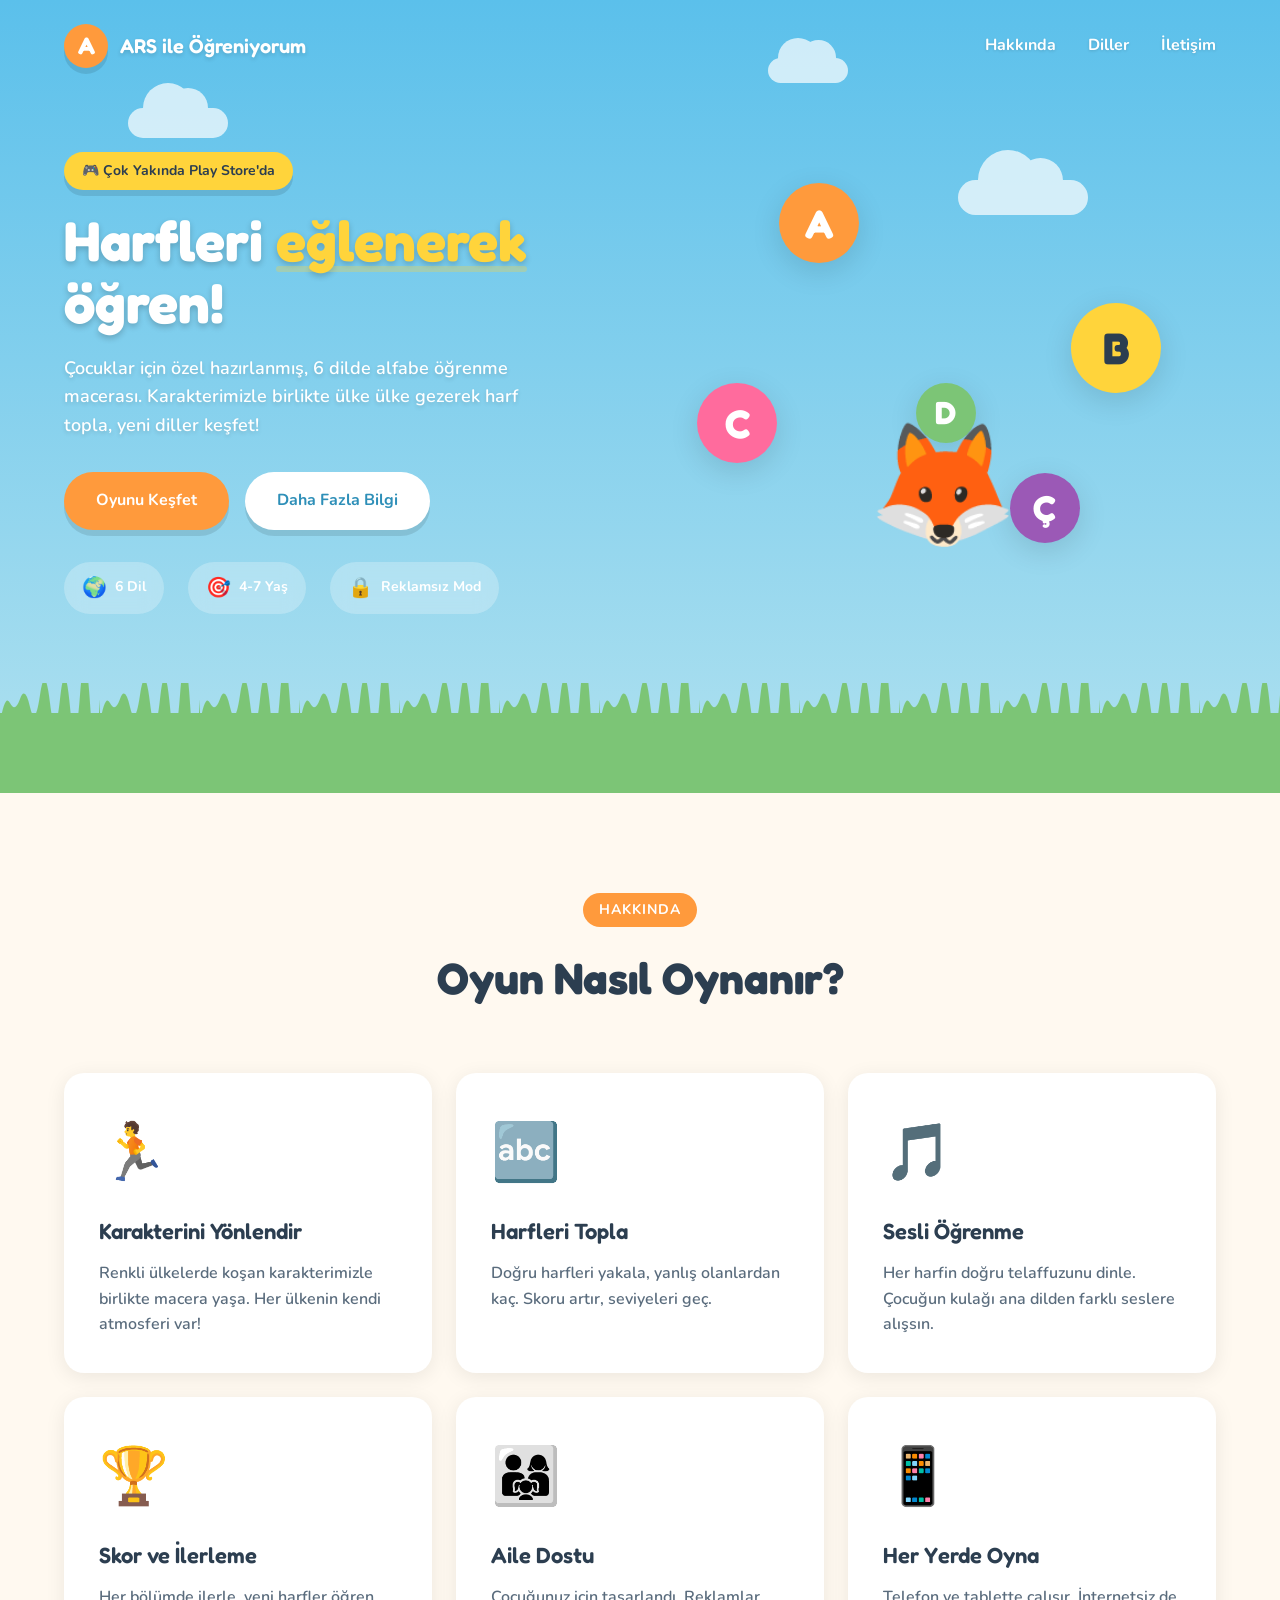
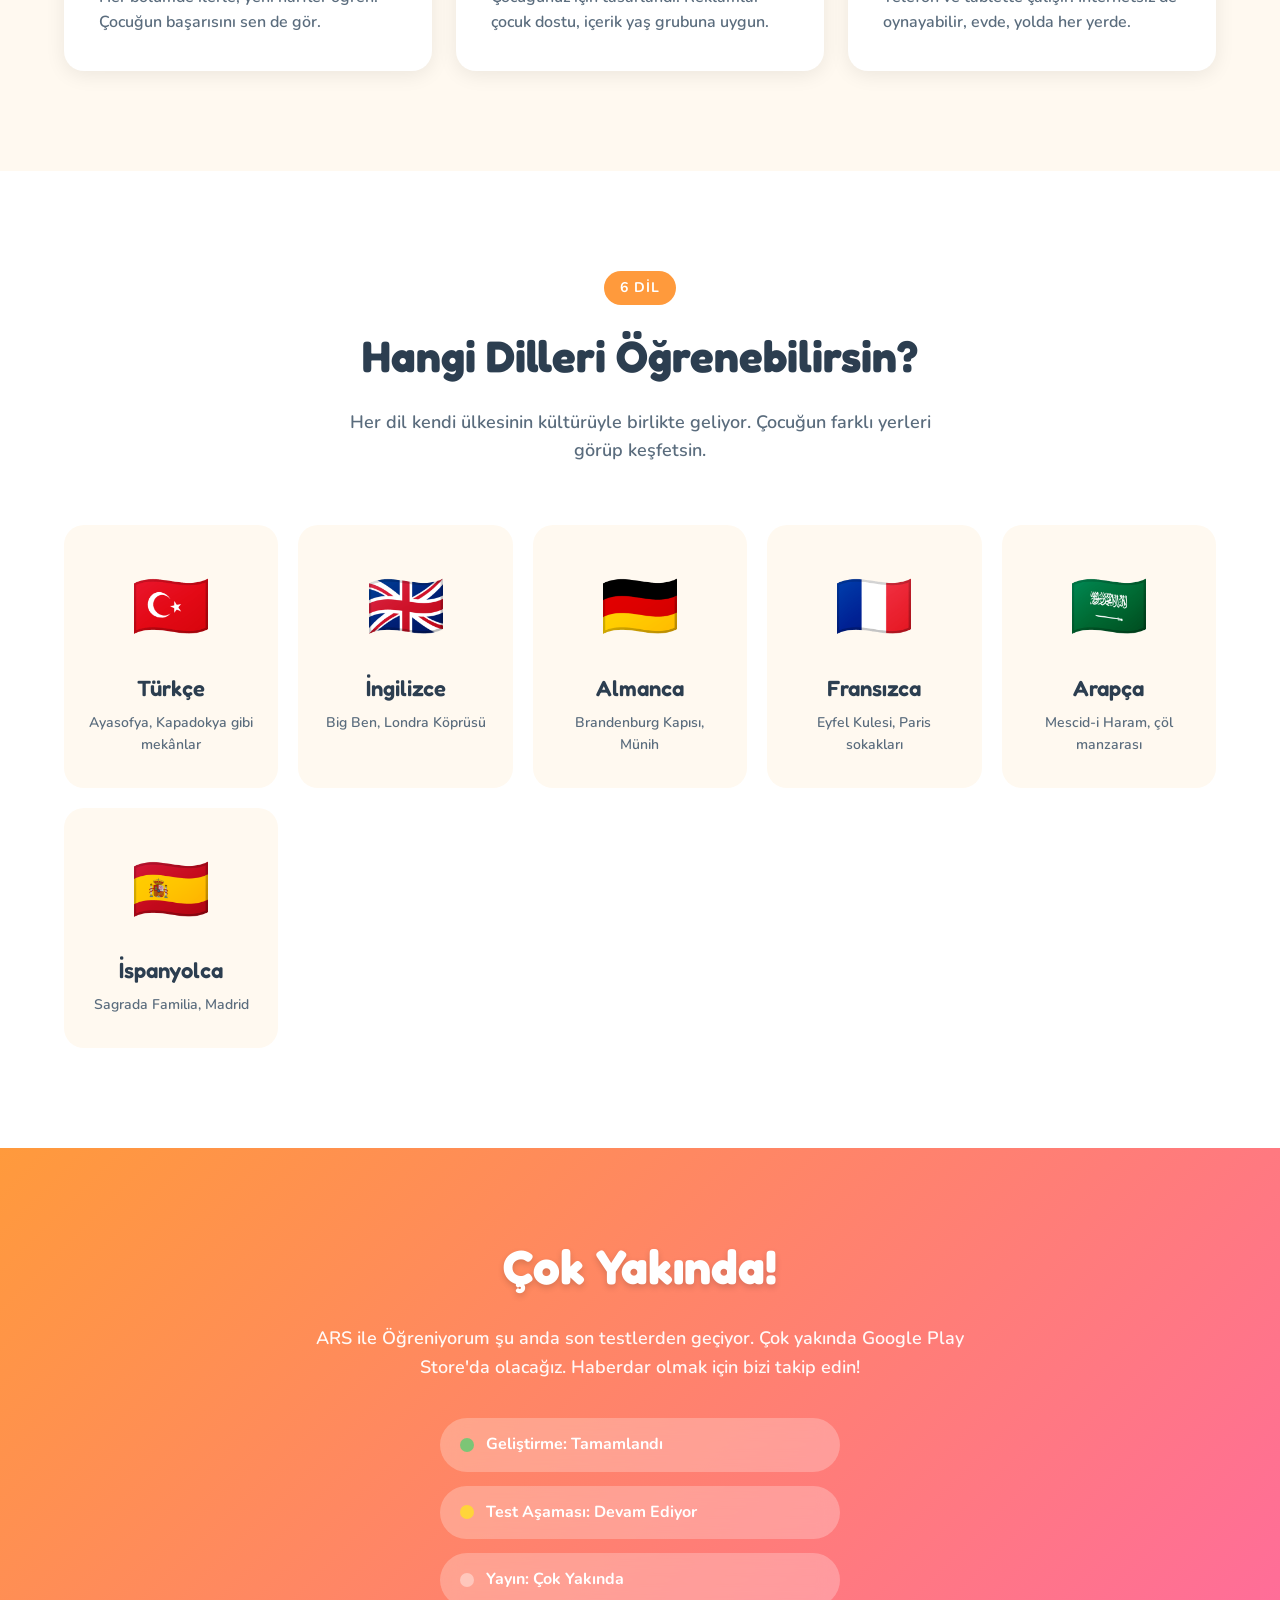
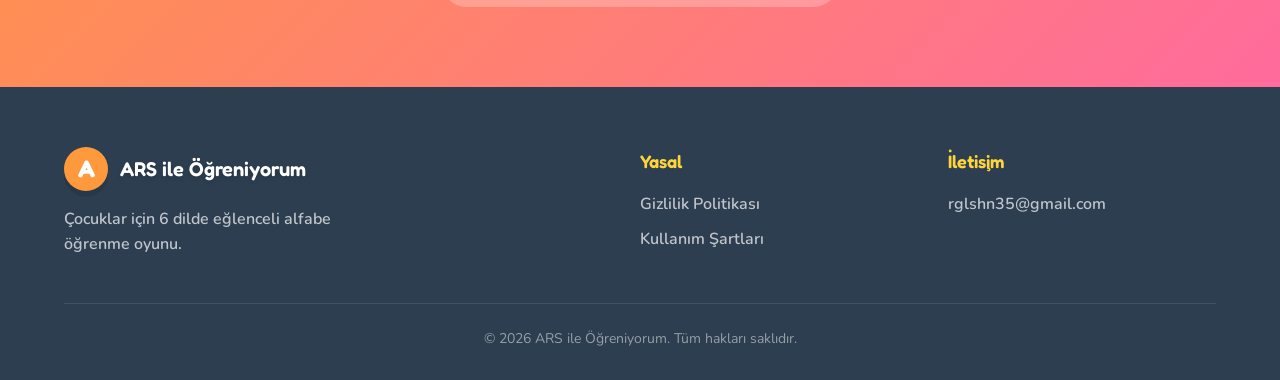
==== index (1).html @ b3762a0c "Add files via upload" ====
<!DOCTYPE html>
<html lang="tr">
<head>
<meta charset="UTF-8">
<meta name="viewport" content="width=device-width, initial-scale=1.0">
<title>ARS ile Öğreniyorum - 6 Dilde Eğlenceli Alfabe Oyunu</title>
<meta name="description" content="Çocuklar için 6 dilde alfabe öğrenme oyunu. Türkçe, İngilizce, Almanca, Fransızca, Arapça ve İspanyolca alfabesini eğlenerek öğrenin!">
<meta name="keywords" content="alfabe oyunu, çocuk eğitimi, harf öğrenme, dil öğrenme, eğitici oyun, türkçe alfabe, ingilizce alfabe">
<meta name="author" content="Recep Gülşahin">
<meta property="og:title" content="ARS ile Öğreniyorum - Eğlenceli Alfabe Oyunu">
<meta property="og:description" content="6 dilde harf toplama oyunu ile çocuğunuz alfabeyi eğlenerek öğrensin!">
<meta property="og:type" content="website">
<meta property="og:url" content="https://arsileogreniyorum.com">
<link rel="preconnect" href="https://fonts.googleapis.com">
<link rel="preconnect" href="https://fonts.gstatic.com" crossorigin>
<link href="https://fonts.googleapis.com/css2?family=Fredoka:wght@400;500;600;700&family=Nunito:wght@400;600;700;800&display=swap" rel="stylesheet">
<link rel="stylesheet" href="style.css">
</head>
<body>

<!-- Gökyüzü ve bulutlar -->
<div class="sky-bg">
  <div class="cloud cloud-1"></div>
  <div class="cloud cloud-2"></div>
  <div class="cloud cloud-3"></div>
</div>

<!-- Header -->
<header>
  <nav class="container">
    <div class="logo">
      <span class="logo-icon">A</span>
      <span class="logo-text">ARS ile Öğreniyorum</span>
    </div>
    <div class="nav-links">
      <a href="#hakkinda">Hakkında</a>
      <a href="#diller">Diller</a>
      <a href="#iletisim">İletişim</a>
    </div>
  </nav>
</header>

<!-- Hero -->
<section class="hero container">
  <div class="hero-content">
    <div class="badge">🎮 Çok Yakında Play Store'da</div>
    <h1>Harfleri <span class="highlight">eğlenerek</span> öğren!</h1>
    <p class="hero-text">
      Çocuklar için özel hazırlanmış, 6 dilde alfabe öğrenme macerası.
      Karakterimizle birlikte ülke ülke gezerek harf topla, yeni diller keşfet!
    </p>
    <div class="hero-buttons">
      <a href="#diller" class="btn btn-primary">Oyunu Keşfet</a>
      <a href="#hakkinda" class="btn btn-secondary">Daha Fazla Bilgi</a>
    </div>
    <div class="hero-features">
      <div class="feature-mini">
        <span class="feature-icon">🌍</span>
        <span>6 Dil</span>
      </div>
      <div class="feature-mini">
        <span class="feature-icon">🎯</span>
        <span>4-7 Yaş</span>
      </div>
      <div class="feature-mini">
        <span class="feature-icon">🔒</span>
        <span>Reklamsız Mod</span>
      </div>
    </div>
  </div>
  <div class="hero-visual">
    <div class="letter-bubble bubble-1">A</div>
    <div class="letter-bubble bubble-2">B</div>
    <div class="letter-bubble bubble-3">C</div>
    <div class="letter-bubble bubble-4">Ç</div>
    <div class="letter-bubble bubble-5">D</div>
    <div class="hero-character">🦊</div>
  </div>
</section>

<!-- Çimen ayırıcı -->
<div class="grass-divider"></div>

<!-- Hakkında -->
<section id="hakkinda" class="about">
  <div class="container">
    <div class="section-header">
      <span class="section-label">Hakkında</span>
      <h2>Oyun Nasıl Oynanır?</h2>
    </div>
    <div class="features-grid">
      <div class="feature-card">
        <div class="feature-emoji">🏃</div>
        <h3>Karakterini Yönlendir</h3>
        <p>Renkli ülkelerde koşan karakterimizle birlikte macera yaşa. Her ülkenin kendi atmosferi var!</p>
      </div>
      <div class="feature-card">
        <div class="feature-emoji">🔤</div>
        <h3>Harfleri Topla</h3>
        <p>Doğru harfleri yakala, yanlış olanlardan kaç. Skoru artır, seviyeleri geç.</p>
      </div>
      <div class="feature-card">
        <div class="feature-emoji">🎵</div>
        <h3>Sesli Öğrenme</h3>
        <p>Her harfin doğru telaffuzunu dinle. Çocuğun kulağı ana dilden farklı seslere alışsın.</p>
      </div>
      <div class="feature-card">
        <div class="feature-emoji">🏆</div>
        <h3>Skor ve İlerleme</h3>
        <p>Her bölümde ilerle, yeni harfler öğren. Çocuğun başarısını sen de gör.</p>
      </div>
      <div class="feature-card">
        <div class="feature-emoji">👨‍👩‍👧</div>
        <h3>Aile Dostu</h3>
        <p>Çocuğunuz için tasarlandı. Reklamlar çocuk dostu, içerik yaş grubuna uygun.</p>
      </div>
      <div class="feature-card">
        <div class="feature-emoji">📱</div>
        <h3>Her Yerde Oyna</h3>
        <p>Telefon ve tablette çalışır. İnternetsiz de oynayabilir, evde, yolda her yerde.</p>
      </div>
    </div>
  </div>
</section>

<!-- Diller -->
<section id="diller" class="languages">
  <div class="container">
    <div class="section-header">
      <span class="section-label">6 Dil</span>
      <h2>Hangi Dilleri Öğrenebilirsin?</h2>
      <p class="section-text">Her dil kendi ülkesinin kültürüyle birlikte geliyor. Çocuğun farklı yerleri görüp keşfetsin.</p>
    </div>
    <div class="languages-grid">
      <div class="language-card">
        <div class="lang-flag">🇹🇷</div>
        <h3>Türkçe</h3>
        <p>Ayasofya, Kapadokya gibi mekânlar</p>
      </div>
      <div class="language-card">
        <div class="lang-flag">🇬🇧</div>
        <h3>İngilizce</h3>
        <p>Big Ben, Londra Köprüsü</p>
      </div>
      <div class="language-card">
        <div class="lang-flag">🇩🇪</div>
        <h3>Almanca</h3>
        <p>Brandenburg Kapısı, Münih</p>
      </div>
      <div class="language-card">
        <div class="lang-flag">🇫🇷</div>
        <h3>Fransızca</h3>
        <p>Eyfel Kulesi, Paris sokakları</p>
      </div>
      <div class="language-card">
        <div class="lang-flag">🇸🇦</div>
        <h3>Arapça</h3>
        <p>Mescid-i Haram, çöl manzarası</p>
      </div>
      <div class="language-card">
        <div class="lang-flag">🇪🇸</div>
        <h3>İspanyolca</h3>
        <p>Sagrada Familia, Madrid</p>
      </div>
    </div>
  </div>
</section>

<!-- Yakında -->
<section class="cta">
  <div class="container">
    <div class="cta-box">
      <h2>Çok Yakında!</h2>
      <p>ARS ile Öğreniyorum şu anda son testlerden geçiyor. Çok yakında Google Play Store'da olacağız. Haberdar olmak için bizi takip edin!</p>
      <div class="cta-status">
        <div class="status-item">
          <span class="status-dot"></span>
          <span>Geliştirme: Tamamlandı</span>
        </div>
        <div class="status-item">
          <span class="status-dot active"></span>
          <span>Test Aşaması: Devam Ediyor</span>
        </div>
        <div class="status-item">
          <span class="status-dot pending"></span>
          <span>Yayın: Çok Yakında</span>
        </div>
      </div>
    </div>
  </div>
</section>

<!-- Footer -->
<footer id="iletisim">
  <div class="container">
    <div class="footer-grid">
      <div class="footer-brand">
        <div class="logo">
          <span class="logo-icon">A</span>
          <span class="logo-text">ARS ile Öğreniyorum</span>
        </div>
        <p>Çocuklar için 6 dilde eğlenceli alfabe öğrenme oyunu.</p>
      </div>
      <div class="footer-links">
        <h4>Yasal</h4>
        <a href="privacy.html">Gizlilik Politikası</a>
        <a href="terms.html">Kullanım Şartları</a>
      </div>
      <div class="footer-links">
        <h4>İletişim</h4>
        <a href="mailto:rglshn35@gmail.com">rglshn35@gmail.com</a>
      </div>
    </div>
    <div class="footer-bottom">
      <p>&copy; 2026 ARS ile Öğreniyorum. Tüm hakları saklıdır.</p>
    </div>
  </div>
</footer>

</body>
</html>
---- style.css ----
/* ===========================
   ARS ile Öğreniyorum - Stil
   =========================== */

* {
  margin: 0;
  padding: 0;
  box-sizing: border-box;
}

:root {
  --sky-blue: #5BC0EB;
  --sky-blue-light: #A8DEEF;
  --sky-blue-dark: #2E8FB8;
  --orange: #FF9A3C;
  --orange-dark: #F07F1F;
  --grass-green: #7CC576;
  --grass-dark: #4A9F47;
  --yellow: #FFD43B;
  --pink: #FF6B9D;
  --purple: #9B59B6;
  --text-dark: #2C3E50;
  --text-medium: #5A6C7D;
  --text-light: #95A5A6;
  --bg-cream: #FFF9F0;
  --white: #FFFFFF;
  --shadow-soft: 0 4px 20px rgba(0,0,0,0.08);
  --shadow-medium: 0 8px 30px rgba(0,0,0,0.12);
  --shadow-pop: 0 6px 0 rgba(0,0,0,0.1);
  --radius-sm: 12px;
  --radius-md: 20px;
  --radius-lg: 30px;
  --radius-xl: 40px;
}

html {
  scroll-behavior: smooth;
}

body {
  font-family: 'Nunito', -apple-system, sans-serif;
  color: var(--text-dark);
  background: var(--bg-cream);
  line-height: 1.6;
  overflow-x: hidden;
}

.container {
  max-width: 1200px;
  margin: 0 auto;
  padding: 0 24px;
}

/* ============ ARKA PLAN ============ */
.sky-bg {
  position: fixed;
  top: 0;
  left: 0;
  width: 100%;
  height: 80vh;
  background: linear-gradient(180deg, var(--sky-blue) 0%, var(--sky-blue-light) 100%);
  z-index: -2;
  overflow: hidden;
}

.cloud {
  position: absolute;
  background: white;
  border-radius: 100px;
  opacity: 0.7;
  animation: float 20s ease-in-out infinite;
}

.cloud::before, .cloud::after {
  content: '';
  position: absolute;
  background: white;
  border-radius: 50%;
}

.cloud-1 {
  width: 100px;
  height: 30px;
  top: 15%;
  left: 10%;
  animation-delay: 0s;
}
.cloud-1::before {
  width: 50px;
  height: 50px;
  top: -25px;
  left: 15px;
}
.cloud-1::after {
  width: 40px;
  height: 40px;
  top: -20px;
  right: 20px;
}

.cloud-2 {
  width: 130px;
  height: 35px;
  top: 25%;
  right: 15%;
  animation-delay: -7s;
}
.cloud-2::before {
  width: 60px;
  height: 60px;
  top: -30px;
  left: 20px;
}
.cloud-2::after {
  width: 45px;
  height: 45px;
  top: -22px;
  right: 25px;
}

.cloud-3 {
  width: 80px;
  height: 25px;
  top: 8%;
  left: 60%;
  animation-delay: -14s;
}
.cloud-3::before {
  width: 40px;
  height: 40px;
  top: -20px;
  left: 10px;
}
.cloud-3::after {
  width: 35px;
  height: 35px;
  top: -18px;
  right: 12px;
}

@keyframes float {
  0%, 100% { transform: translateX(0); }
  50% { transform: translateX(30px); }
}

/* ============ HEADER ============ */
header {
  padding: 24px 0;
  position: relative;
  z-index: 10;
}

nav {
  display: flex;
  justify-content: space-between;
  align-items: center;
}

.logo {
  display: flex;
  align-items: center;
  gap: 12px;
}

.logo-icon {
  width: 44px;
  height: 44px;
  background: var(--orange);
  color: white;
  border-radius: 50%;
  display: flex;
  align-items: center;
  justify-content: center;
  font-family: 'Fredoka', sans-serif;
  font-weight: 700;
  font-size: 24px;
  box-shadow: var(--shadow-pop);
}

.logo-text {
  font-family: 'Fredoka', sans-serif;
  font-weight: 600;
  font-size: 20px;
  color: white;
  text-shadow: 0 2px 4px rgba(0,0,0,0.15);
}

.nav-links {
  display: flex;
  gap: 32px;
}

.nav-links a {
  color: white;
  text-decoration: none;
  font-weight: 700;
  font-size: 16px;
  transition: opacity 0.2s;
  text-shadow: 0 1px 3px rgba(0,0,0,0.15);
}

.nav-links a:hover {
  opacity: 0.8;
}

/* ============ HERO ============ */
.hero {
  display: grid;
  grid-template-columns: 1fr 1fr;
  gap: 60px;
  align-items: center;
  padding: 60px 24px 100px;
  position: relative;
  z-index: 5;
}

.badge {
  display: inline-block;
  background: var(--yellow);
  color: var(--text-dark);
  padding: 8px 18px;
  border-radius: 100px;
  font-weight: 700;
  font-size: 14px;
  margin-bottom: 20px;
  box-shadow: var(--shadow-pop);
}

.hero h1 {
  font-family: 'Fredoka', sans-serif;
  font-weight: 700;
  font-size: clamp(36px, 5vw, 56px);
  line-height: 1.1;
  color: white;
  margin-bottom: 20px;
  text-shadow: 0 3px 6px rgba(0,0,0,0.2);
}

.highlight {
  color: var(--yellow);
  position: relative;
  display: inline-block;
}

.highlight::after {
  content: '';
  position: absolute;
  bottom: 0;
  left: 0;
  width: 100%;
  height: 6px;
  background: var(--yellow);
  border-radius: 10px;
  opacity: 0.3;
}

.hero-text {
  color: white;
  font-size: 18px;
  margin-bottom: 32px;
  font-weight: 600;
  text-shadow: 0 2px 4px rgba(0,0,0,0.15);
  max-width: 500px;
}

.hero-buttons {
  display: flex;
  gap: 16px;
  margin-bottom: 32px;
  flex-wrap: wrap;
}

.btn {
  display: inline-block;
  padding: 16px 32px;
  border-radius: 100px;
  text-decoration: none;
  font-weight: 700;
  font-size: 16px;
  transition: transform 0.2s, box-shadow 0.2s;
  border: none;
  cursor: pointer;
}

.btn-primary {
  background: var(--orange);
  color: white;
  box-shadow: var(--shadow-pop);
}

.btn-primary:hover {
  transform: translateY(-2px);
  box-shadow: 0 10px 0 rgba(0,0,0,0.1);
}

.btn-secondary {
  background: white;
  color: var(--sky-blue-dark);
  box-shadow: var(--shadow-pop);
}

.btn-secondary:hover {
  transform: translateY(-2px);
}

.hero-features {
  display: flex;
  gap: 24px;
  flex-wrap: wrap;
}

.feature-mini {
  display: flex;
  align-items: center;
  gap: 8px;
  background: rgba(255,255,255,0.25);
  backdrop-filter: blur(10px);
  padding: 10px 18px;
  border-radius: 100px;
  color: white;
  font-weight: 700;
  font-size: 14px;
}

.feature-icon {
  font-size: 20px;
}

/* ============ HERO VISUAL ============ */
.hero-visual {
  position: relative;
  height: 400px;
}

.letter-bubble {
  position: absolute;
  width: 80px;
  height: 80px;
  background: white;
  border-radius: 50%;
  display: flex;
  align-items: center;
  justify-content: center;
  font-family: 'Fredoka', sans-serif;
  font-weight: 700;
  font-size: 40px;
  box-shadow: var(--shadow-medium);
  animation: bounce 3s ease-in-out infinite;
}

.bubble-1 {
  background: var(--orange);
  color: white;
  top: 0;
  left: 20%;
  animation-delay: 0s;
}
.bubble-2 {
  background: var(--yellow);
  color: var(--text-dark);
  top: 30%;
  right: 10%;
  animation-delay: -0.5s;
  width: 90px;
  height: 90px;
  font-size: 44px;
}
.bubble-3 {
  background: var(--pink);
  color: white;
  bottom: 30%;
  left: 5%;
  animation-delay: -1s;
}
.bubble-4 {
  background: var(--purple);
  color: white;
  bottom: 10%;
  right: 25%;
  animation-delay: -1.5s;
  width: 70px;
  height: 70px;
  font-size: 36px;
}
.bubble-5 {
  background: var(--grass-green);
  color: white;
  top: 50%;
  left: 45%;
  animation-delay: -2s;
  width: 60px;
  height: 60px;
  font-size: 32px;
}

@keyframes bounce {
  0%, 100% { transform: translateY(0) rotate(-5deg); }
  50% { transform: translateY(-15px) rotate(5deg); }
}

.hero-character {
  position: absolute;
  bottom: 0;
  left: 50%;
  transform: translateX(-50%);
  font-size: 120px;
  animation: wiggle 4s ease-in-out infinite;
}

@keyframes wiggle {
  0%, 100% { transform: translateX(-50%) rotate(-3deg); }
  50% { transform: translateX(-50%) rotate(3deg); }
}

/* ============ ÇİMEN AYIRICI ============ */
.grass-divider {
  height: 80px;
  background: var(--grass-green);
  position: relative;
  margin-top: -1px;
}

.grass-divider::before {
  content: '';
  position: absolute;
  top: -30px;
  left: 0;
  right: 0;
  height: 40px;
  background: var(--grass-green);
  -webkit-mask-image: url("data:image/svg+xml,%3Csvg xmlns='http://www.w3.org/2000/svg' viewBox='0 0 100 20' preserveAspectRatio='none'%3E%3Cpath d='M0,20 Q5,5 10,10 T20,8 T30,12 T40,6 T50,10 T60,8 T70,12 T80,6 T90,10 T100,8 L100,20 Z' fill='black'/%3E%3C/svg%3E");
  mask-image: url("data:image/svg+xml,%3Csvg xmlns='http://www.w3.org/2000/svg' viewBox='0 0 100 20' preserveAspectRatio='none'%3E%3Cpath d='M0,20 Q5,5 10,10 T20,8 T30,12 T40,6 T50,10 T60,8 T70,12 T80,6 T90,10 T100,8 L100,20 Z' fill='black'/%3E%3C/svg%3E");
  -webkit-mask-size: 100px 100%;
  mask-size: 100px 100%;
  -webkit-mask-repeat: repeat-x;
  mask-repeat: repeat-x;
}

/* ============ HAKKİNDA ============ */
.about {
  padding: 100px 0;
  background: var(--bg-cream);
  position: relative;
  z-index: 5;
}

.section-header {
  text-align: center;
  margin-bottom: 60px;
}

.section-label {
  display: inline-block;
  background: var(--orange);
  color: white;
  padding: 6px 16px;
  border-radius: 100px;
  font-weight: 700;
  font-size: 14px;
  margin-bottom: 16px;
  text-transform: uppercase;
  letter-spacing: 1px;
}

.section-header h2 {
  font-family: 'Fredoka', sans-serif;
  font-weight: 700;
  font-size: clamp(32px, 4vw, 44px);
  color: var(--text-dark);
  margin-bottom: 16px;
}

.section-text {
  color: var(--text-medium);
  font-size: 18px;
  max-width: 600px;
  margin: 0 auto;
  font-weight: 600;
}

.features-grid {
  display: grid;
  grid-template-columns: repeat(auto-fit, minmax(280px, 1fr));
  gap: 24px;
}

.feature-card {
  background: white;
  padding: 32px;
  border-radius: var(--radius-md);
  box-shadow: var(--shadow-soft);
  transition: transform 0.3s, box-shadow 0.3s;
  border: 3px solid transparent;
}

.feature-card:hover {
  transform: translateY(-8px);
  box-shadow: var(--shadow-medium);
  border-color: var(--orange);
}

.feature-emoji {
  font-size: 56px;
  margin-bottom: 16px;
}

.feature-card h3 {
  font-family: 'Fredoka', sans-serif;
  font-weight: 600;
  font-size: 22px;
  color: var(--text-dark);
  margin-bottom: 12px;
}

.feature-card p {
  color: var(--text-medium);
  font-size: 16px;
  font-weight: 600;
}

/* ============ DİLLER ============ */
.languages {
  padding: 100px 0;
  background: white;
}

.languages-grid {
  display: grid;
  grid-template-columns: repeat(auto-fit, minmax(200px, 1fr));
  gap: 20px;
}

.language-card {
  background: var(--bg-cream);
  padding: 28px 20px;
  border-radius: var(--radius-md);
  text-align: center;
  transition: transform 0.3s;
  border: 3px solid transparent;
}

.language-card:hover {
  transform: translateY(-6px) rotate(-2deg);
  border-color: var(--sky-blue);
}

.lang-flag {
  font-size: 64px;
  margin-bottom: 12px;
}

.language-card h3 {
  font-family: 'Fredoka', sans-serif;
  font-weight: 600;
  font-size: 22px;
  color: var(--text-dark);
  margin-bottom: 6px;
}

.language-card p {
  color: var(--text-medium);
  font-size: 14px;
  font-weight: 600;
}

/* ============ CTA ============ */
.cta {
  padding: 80px 0;
  background: linear-gradient(135deg, var(--orange) 0%, var(--pink) 100%);
}

.cta-box {
  text-align: center;
  color: white;
  max-width: 700px;
  margin: 0 auto;
}

.cta-box h2 {
  font-family: 'Fredoka', sans-serif;
  font-weight: 700;
  font-size: clamp(36px, 5vw, 48px);
  margin-bottom: 20px;
  text-shadow: 0 3px 6px rgba(0,0,0,0.15);
}

.cta-box p {
  font-size: 18px;
  margin-bottom: 36px;
  font-weight: 600;
  opacity: 0.95;
}

.cta-status {
  display: flex;
  flex-direction: column;
  gap: 14px;
  max-width: 400px;
  margin: 0 auto;
  text-align: left;
}

.status-item {
  display: flex;
  align-items: center;
  gap: 12px;
  background: rgba(255,255,255,0.25);
  padding: 14px 20px;
  border-radius: 100px;
  font-weight: 700;
  backdrop-filter: blur(10px);
}

.status-dot {
  width: 14px;
  height: 14px;
  border-radius: 50%;
  background: var(--grass-green);
  flex-shrink: 0;
}

.status-dot.active {
  background: var(--yellow);
  animation: pulse 1.5s ease-in-out infinite;
}

.status-dot.pending {
  background: rgba(255,255,255,0.4);
}

@keyframes pulse {
  0%, 100% { opacity: 1; }
  50% { opacity: 0.5; }
}

/* ============ FOOTER ============ */
footer {
  background: var(--text-dark);
  color: white;
  padding: 60px 0 30px;
}

.footer-grid {
  display: grid;
  grid-template-columns: 2fr 1fr 1fr;
  gap: 40px;
  margin-bottom: 40px;
}

.footer-brand .logo-text {
  color: white;
}

.footer-brand p {
  margin-top: 16px;
  color: rgba(255,255,255,0.7);
  font-weight: 600;
  max-width: 300px;
}

.footer-links h4 {
  font-family: 'Fredoka', sans-serif;
  font-weight: 600;
  font-size: 18px;
  margin-bottom: 16px;
  color: var(--yellow);
}

.footer-links a {
  display: block;
  color: rgba(255,255,255,0.7);
  text-decoration: none;
  margin-bottom: 10px;
  font-weight: 600;
  transition: color 0.2s;
}

.footer-links a:hover {
  color: white;
}

.footer-bottom {
  border-top: 1px solid rgba(255,255,255,0.1);
  padding-top: 24px;
  text-align: center;
  color: rgba(255,255,255,0.5);
  font-size: 14px;
}

/* ============ MOBİL ============ */
@media (max-width: 900px) {
  .hero {
    grid-template-columns: 1fr;
    text-align: center;
    padding: 40px 24px 80px;
  }

  .hero-text {
    margin-left: auto;
    margin-right: auto;
  }

  .hero-buttons {
    justify-content: center;
  }

  .hero-features {
    justify-content: center;
  }

  .hero-visual {
    height: 300px;
    order: -1;
  }

  .hero-character {
    font-size: 80px;
  }

  .nav-links {
    display: none;
  }

  .footer-grid {
    grid-template-columns: 1fr;
    text-align: center;
    gap: 30px;
  }

  .footer-brand p {
    margin-left: auto;
    margin-right: auto;
  }
}

@media (max-width: 600px) {
  .container {
    padding: 0 16px;
  }

  .hero h1 {
    font-size: 36px;
  }

  .hero-text {
    font-size: 16px;
  }

  .btn {
    padding: 14px 28px;
    font-size: 15px;
  }

  .feature-card {
    padding: 24px;
  }
}

/* Gizlilik & Şartlar sayfaları */
.legal-page {
  background: var(--bg-cream);
  min-height: 100vh;
}

.legal-page .sky-bg {
  height: 200px;
}

.legal-content {
  background: white;
  border-radius: var(--radius-lg);
  padding: 50px;
  margin: 40px auto 80px;
  max-width: 900px;
  box-shadow: var(--shadow-soft);
  position: relative;
  z-index: 5;
}

.legal-content h1 {
  font-family: 'Fredoka', sans-serif;
  font-weight: 700;
  font-size: 36px;
  color: var(--text-dark);
  margin-bottom: 8px;
}

.legal-content .last-updated {
  color: var(--text-light);
  font-size: 14px;
  margin-bottom: 32px;
  font-weight: 600;
}

.legal-content h2 {
  font-family: 'Fredoka', sans-serif;
  font-weight: 600;
  font-size: 24px;
  color: var(--orange-dark);
  margin: 32px 0 12px;
}

.legal-content h3 {
  font-family: 'Fredoka', sans-serif;
  font-weight: 600;
  font-size: 18px;
  color: var(--text-dark);
  margin: 20px 0 8px;
}

.legal-content p, .legal-content li {
  color: var(--text-medium);
  font-size: 16px;
  line-height: 1.7;
  margin-bottom: 12px;
  font-weight: 500;
}

.legal-content ul {
  padding-left: 24px;
  margin-bottom: 16px;
}

.legal-content a {
  color: var(--sky-blue-dark);
  font-weight: 700;
}

.legal-content .back-link {
  display: inline-block;
  margin-bottom: 20px;
  color: var(--orange-dark);
  text-decoration: none;
  font-weight: 700;
}

.legal-content .back-link:hover {
  text-decoration: underline;
}

.legal-content .contact-box {
  background: var(--bg-cream);
  padding: 24px;
  border-radius: var(--radius-md);
  margin-top: 32px;
  border-left: 4px solid var(--orange);
}

@media (max-width: 600px) {
  .legal-content {
    padding: 30px 20px;
    margin: 20px 16px 60px;
  }

  .legal-content h1 {
    font-size: 28px;
  }
}
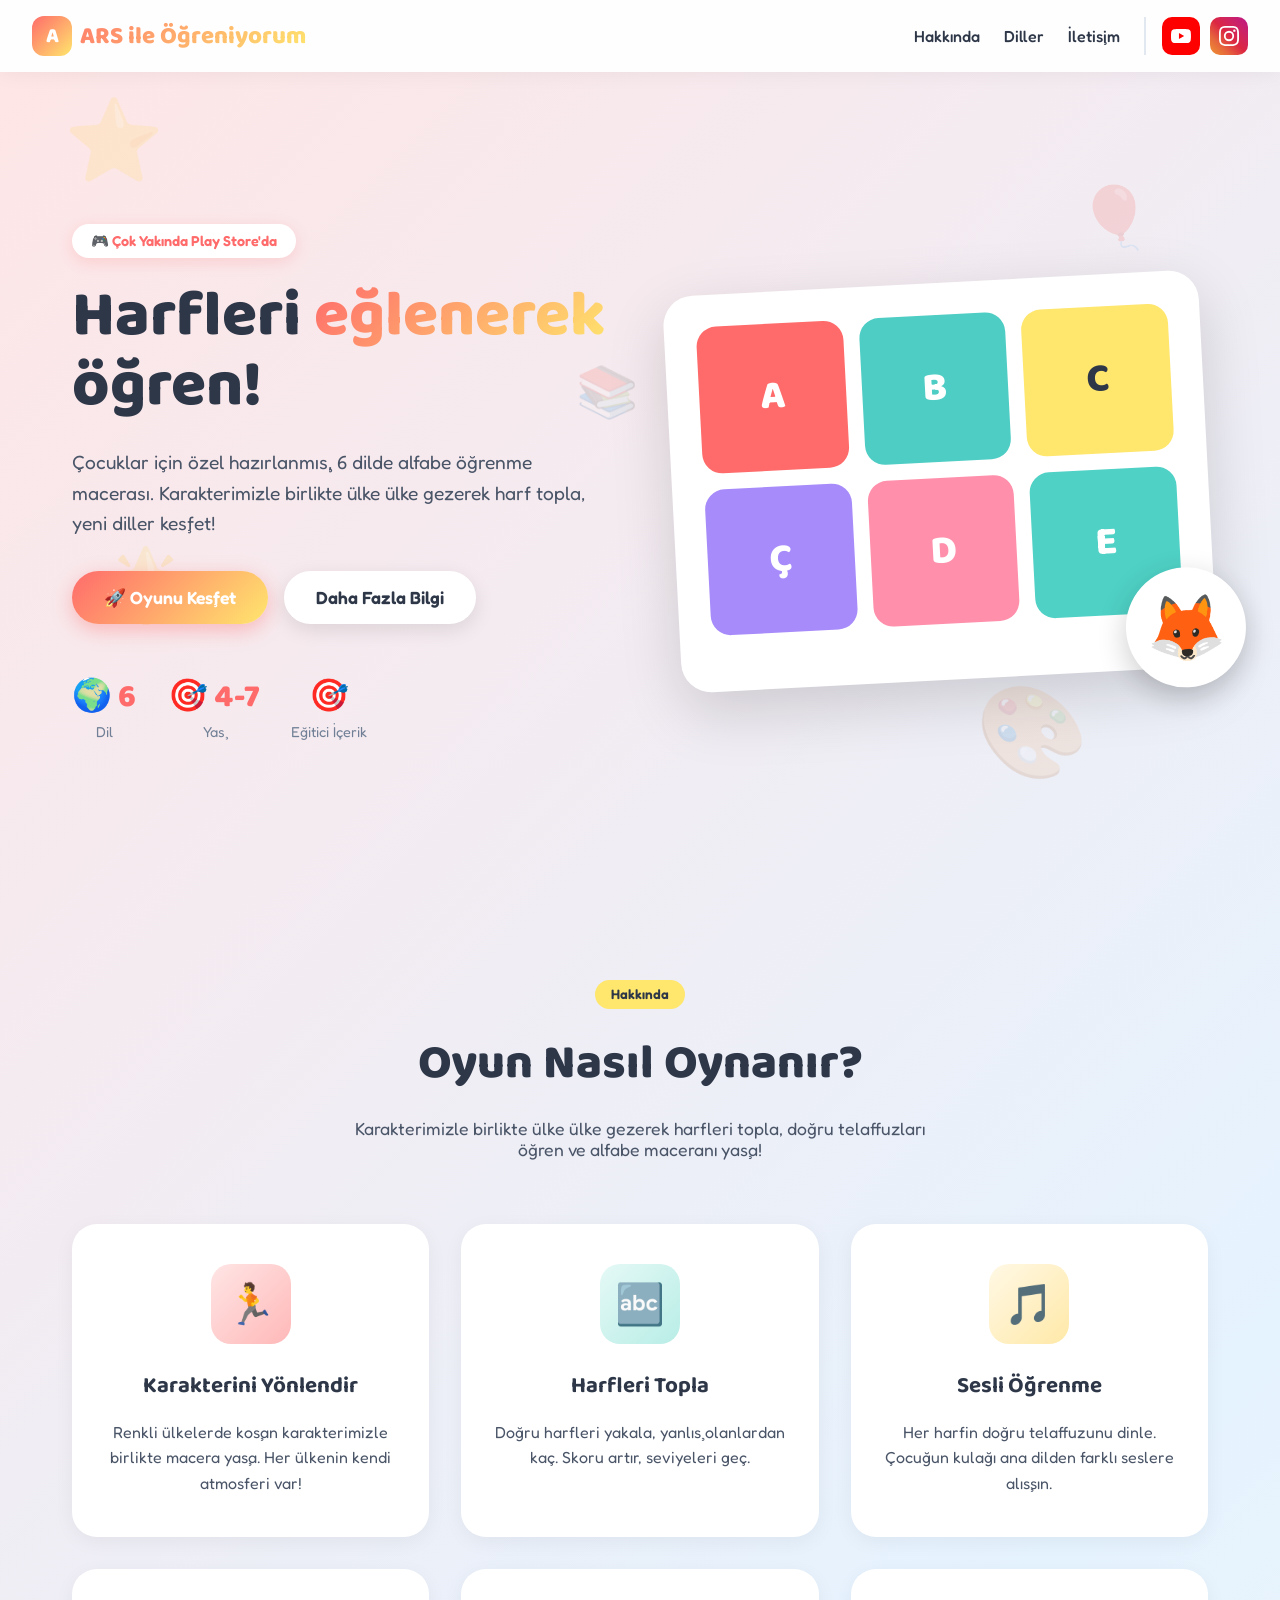
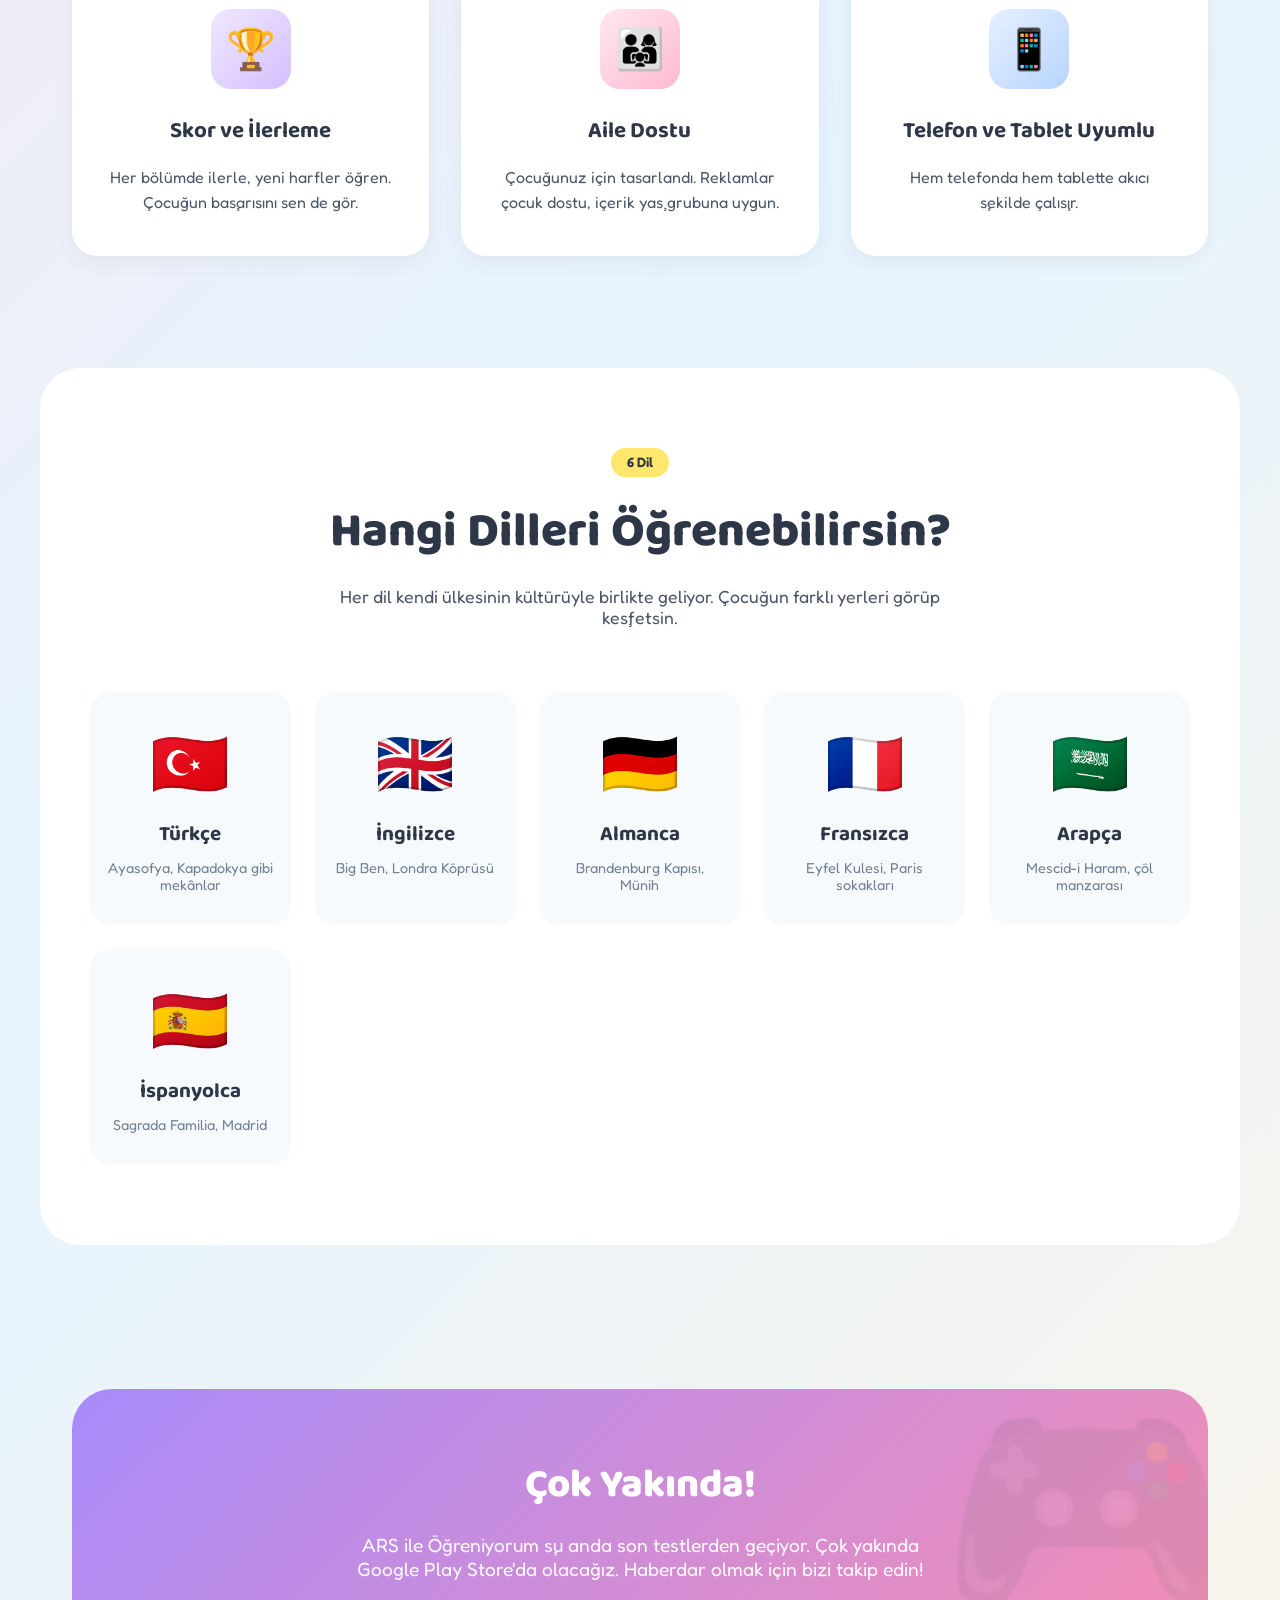
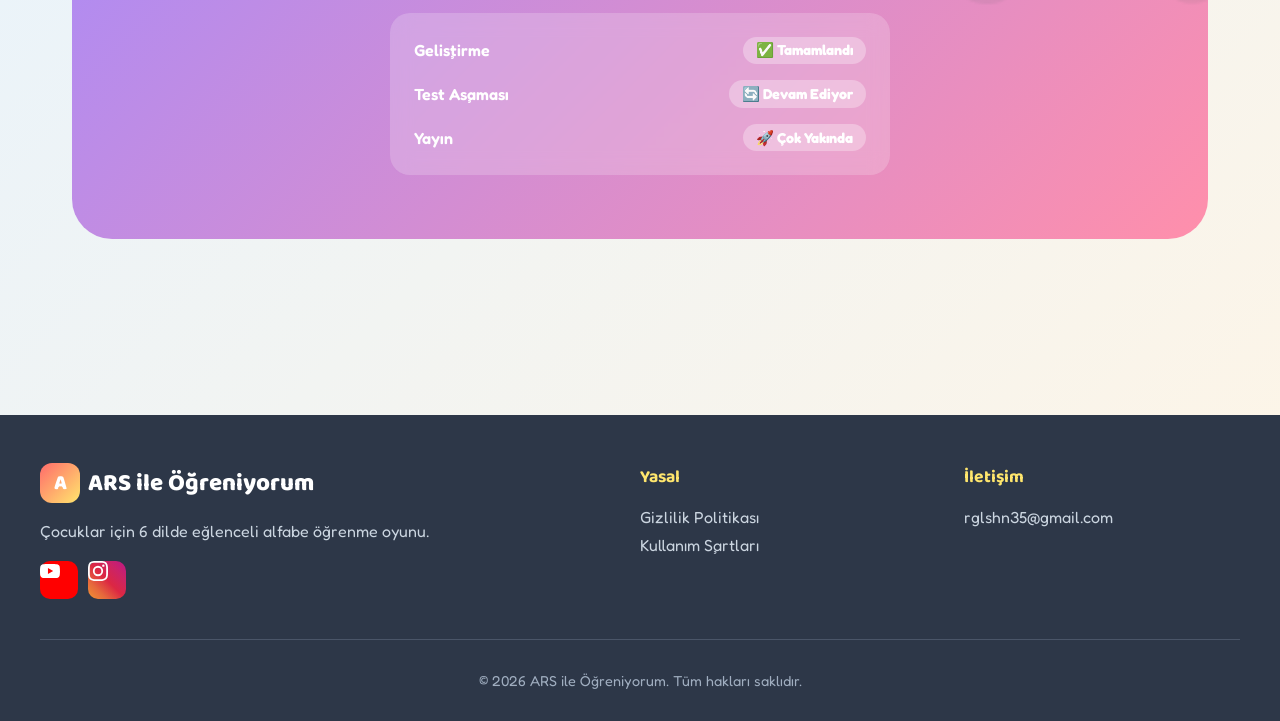
==== commit 4b4d60f0: "Add files via upload" ====
--- a/index (1).html
+++ b/index (1).html
@@ -1,221 +1,1033 @@
 <!DOCTYPE html>
 <html lang="tr">
 <head>
-<meta charset="UTF-8">
-<meta name="viewport" content="width=device-width, initial-scale=1.0">
-<title>ARS ile Öğreniyorum - 6 Dilde Eğlenceli Alfabe Oyunu</title>
-<meta name="description" content="Çocuklar için 6 dilde alfabe öğrenme oyunu. Türkçe, İngilizce, Almanca, Fransızca, Arapça ve İspanyolca alfabesini eğlenerek öğrenin!">
-<meta name="keywords" content="alfabe oyunu, çocuk eğitimi, harf öğrenme, dil öğrenme, eğitici oyun, türkçe alfabe, ingilizce alfabe">
-<meta name="author" content="Recep Gülşahin">
-<meta property="og:title" content="ARS ile Öğreniyorum - Eğlenceli Alfabe Oyunu">
-<meta property="og:description" content="6 dilde harf toplama oyunu ile çocuğunuz alfabeyi eğlenerek öğrensin!">
-<meta property="og:type" content="website">
-<meta property="og:url" content="https://arsileogreniyorum.com">
-<link rel="preconnect" href="https://fonts.googleapis.com">
-<link rel="preconnect" href="https://fonts.gstatic.com" crossorigin>
-<link href="https://fonts.googleapis.com/css2?family=Fredoka:wght@400;500;600;700&family=Nunito:wght@400;600;700;800&display=swap" rel="stylesheet">
-<link rel="stylesheet" href="style.css">
+    <meta charset="UTF-8">
+    <meta name="viewport" content="width=device-width, initial-scale=1.0">
+    <title>ARS ile Öğreniyorum - 6 Dilde Eğlenceli Alfabe Oyunu</title>
+    <meta name="description" content="Çocuklar için 6 dilde alfabe öğrenme oyunu. Türkçe, İngilizce, Almanca, Fransızca, Arapça ve İspanyolca alfabesini eğlenerek öğrenin!">
+    <meta name="keywords" content="alfabe oyunu, çocuk eğitimi, harf öğrenme, dil öğrenme, eğitici oyun, türkçe alfabe, ingilizce alfabe">
+    <meta name="author" content="Recep Gülşahin">
+
+    <!-- Open Graph -->
+    <meta property="og:title" content="ARS ile Öğreniyorum - Eğlenceli Alfabe Oyunu">
+    <meta property="og:description" content="6 dilde harf toplama oyunu ile çocuğunuz alfabeyi eğlenerek öğrensin!">
+    <meta property="og:type" content="website">
+    <meta property="og:url" content="https://arsileogreniyorum.com">
+
+    <!-- Favicon -->
+    <link rel="icon" type="image/svg+xml" href="data:image/svg+xml,%3Csvg xmlns='http://www.w3.org/2000/svg' viewBox='0 0 100 100'%3E%3Ctext y='.9em' font-size='90'%3E🎮%3C/text%3E%3C/svg%3E">
+
+    <!-- Google Fonts -->
+    <link rel="preconnect" href="https://fonts.googleapis.com">
+    <link rel="preconnect" href="https://fonts.gstatic.com" crossorigin>
+    <link href="https://fonts.googleapis.com/css2?family=Fredoka:wght@400;500;600;700&family=Baloo+2:wght@400;600;700;800&display=swap" rel="stylesheet">
+
+    <style>
+        * {
+            margin: 0;
+            padding: 0;
+            box-sizing: border-box;
+        }
+
+        :root {
+            --primary: #FF6B6B;
+            --secondary: #4ECDC4;
+            --accent: #FFE66D;
+            --purple: #A78BFA;
+            --pink: #FF8FAB;
+            --dark: #2D3748;
+            --light: #F7FAFC;
+            --gradient-1: linear-gradient(135deg, #FF6B6B 0%, #FFE66D 100%);
+            --gradient-2: linear-gradient(135deg, #4ECDC4 0%, #44A08D 100%);
+            --gradient-3: linear-gradient(135deg, #A78BFA 0%, #FF8FAB 100%);
+            --gradient-bg: linear-gradient(135deg, #FFE5E5 0%, #E5F3FF 50%, #FFF5E5 100%);
+        }
+
+        body {
+            font-family: 'Fredoka', -apple-system, BlinkMacSystemFont, sans-serif;
+            color: var(--dark);
+            background: var(--gradient-bg);
+            min-height: 100vh;
+            overflow-x: hidden;
+        }
+
+        /* Floating shapes background */
+        .bg-shapes {
+            position: fixed;
+            top: 0;
+            left: 0;
+            width: 100%;
+            height: 100%;
+            z-index: -1;
+            overflow: hidden;
+            pointer-events: none;
+        }
+
+        .shape {
+            position: absolute;
+            opacity: 0.15;
+            animation: float 15s infinite ease-in-out;
+        }
+
+        .shape:nth-child(1) { top: 10%; left: 5%; font-size: 80px; animation-delay: 0s; }
+        .shape:nth-child(2) { top: 20%; right: 10%; font-size: 60px; animation-delay: 2s; }
+        .shape:nth-child(3) { top: 60%; left: 8%; font-size: 70px; animation-delay: 4s; }
+        .shape:nth-child(4) { top: 75%; right: 15%; font-size: 90px; animation-delay: 6s; }
+        .shape:nth-child(5) { top: 40%; left: 45%; font-size: 50px; animation-delay: 8s; }
+
+        @keyframes float {
+            0%, 100% { transform: translateY(0) rotate(0deg); }
+            50% { transform: translateY(-30px) rotate(10deg); }
+        }
+
+        /* Navigation */
+        nav {
+            position: fixed;
+            top: 0;
+            left: 0;
+            right: 0;
+            background: rgba(255, 255, 255, 0.95);
+            backdrop-filter: blur(10px);
+            padding: 1rem 2rem;
+            display: flex;
+            justify-content: space-between;
+            align-items: center;
+            z-index: 1000;
+            box-shadow: 0 2px 20px rgba(0,0,0,0.05);
+        }
+
+        .logo {
+            font-family: 'Baloo 2', cursive;
+            font-size: 1.5rem;
+            font-weight: 800;
+            background: var(--gradient-1);
+            -webkit-background-clip: text;
+            -webkit-text-fill-color: transparent;
+            background-clip: text;
+            display: flex;
+            align-items: center;
+            gap: 0.5rem;
+        }
+
+        .logo-icon {
+            display: inline-flex;
+            align-items: center;
+            justify-content: center;
+            width: 40px;
+            height: 40px;
+            background: var(--gradient-1);
+            border-radius: 12px;
+            color: white;
+            font-size: 1.3rem;
+            -webkit-text-fill-color: white;
+        }
+
+        .nav-right {
+            display: flex;
+            align-items: center;
+            gap: 1.5rem;
+        }
+
+        .nav-links {
+            display: flex;
+            gap: 1.5rem;
+            list-style: none;
+        }
+
+        .nav-links a {
+            color: var(--dark);
+            text-decoration: none;
+            font-weight: 500;
+            transition: color 0.3s;
+            position: relative;
+        }
+
+        .nav-links a:hover {
+            color: var(--primary);
+        }
+
+        .nav-links a::after {
+            content: '';
+            position: absolute;
+            bottom: -4px;
+            left: 0;
+            width: 0;
+            height: 2px;
+            background: var(--primary);
+            transition: width 0.3s;
+        }
+
+        .nav-links a:hover::after {
+            width: 100%;
+        }
+
+        .social-icons {
+            display: flex;
+            gap: 0.6rem;
+            align-items: center;
+            padding-left: 1rem;
+            border-left: 2px solid #E2E8F0;
+        }
+
+        .social-icon {
+            display: inline-flex;
+            align-items: center;
+            justify-content: center;
+            width: 38px;
+            height: 38px;
+            border-radius: 10px;
+            text-decoration: none;
+            transition: all 0.3s ease;
+            color: white;
+        }
+
+        .social-icon.youtube {
+            background: #FF0000;
+        }
+
+        .social-icon.instagram {
+            background: linear-gradient(45deg, #f09433 0%,#e6683c 25%,#dc2743 50%,#cc2366 75%,#bc1888 100%);
+        }
+
+        .social-icon:hover {
+            transform: translateY(-3px) scale(1.05);
+            box-shadow: 0 6px 15px rgba(0,0,0,0.2);
+        }
+
+        .social-icon svg {
+            width: 20px;
+            height: 20px;
+            fill: white;
+        }
+
+        /* Hero Section */
+        .hero {
+            min-height: 100vh;
+            padding: 8rem 2rem 4rem;
+            display: flex;
+            align-items: center;
+            justify-content: center;
+            position: relative;
+        }
+
+        .hero-content {
+            max-width: 1200px;
+            display: grid;
+            grid-template-columns: 1fr 1fr;
+            gap: 4rem;
+            align-items: center;
+        }
+
+        .hero-text {
+            animation: slideInLeft 0.8s ease-out;
+        }
+
+        @keyframes slideInLeft {
+            from { opacity: 0; transform: translateX(-50px); }
+            to { opacity: 1; transform: translateX(0); }
+        }
+
+        .hero-badge {
+            display: inline-block;
+            background: white;
+            padding: 0.5rem 1.2rem;
+            border-radius: 50px;
+            font-size: 0.9rem;
+            color: var(--primary);
+            font-weight: 600;
+            margin-bottom: 1.5rem;
+            box-shadow: 0 4px 15px rgba(255, 107, 107, 0.2);
+            animation: pulse 2s infinite;
+        }
+
+        @keyframes pulse {
+            0%, 100% { transform: scale(1); }
+            50% { transform: scale(1.05); }
+        }
+
+        h1 {
+            font-family: 'Baloo 2', cursive;
+            font-size: 4rem;
+            font-weight: 800;
+            line-height: 1.1;
+            margin-bottom: 1.5rem;
+            color: var(--dark);
+        }
+
+        h1 .highlight {
+            background: var(--gradient-1);
+            -webkit-background-clip: text;
+            -webkit-text-fill-color: transparent;
+            background-clip: text;
+            display: inline-block;
+        }
+
+        .hero-text p {
+            font-size: 1.2rem;
+            color: #4A5568;
+            margin-bottom: 2rem;
+            line-height: 1.6;
+        }
+
+        .cta-buttons {
+            display: flex;
+            gap: 1rem;
+            flex-wrap: wrap;
+        }
+
+        .btn {
+            padding: 1rem 2rem;
+            border-radius: 50px;
+            font-size: 1.1rem;
+            font-weight: 600;
+            text-decoration: none;
+            transition: all 0.3s;
+            cursor: pointer;
+            border: none;
+            font-family: inherit;
+            display: inline-flex;
+            align-items: center;
+            gap: 0.5rem;
+        }
+
+        .btn-primary {
+            background: var(--gradient-1);
+            color: white;
+            box-shadow: 0 6px 20px rgba(255, 107, 107, 0.4);
+        }
+
+        .btn-primary:hover {
+            transform: translateY(-3px);
+            box-shadow: 0 10px 30px rgba(255, 107, 107, 0.5);
+        }
+
+        .btn-secondary {
+            background: white;
+            color: var(--dark);
+            box-shadow: 0 6px 20px rgba(0, 0, 0, 0.1);
+        }
+
+        .btn-secondary:hover {
+            transform: translateY(-3px);
+            background: var(--accent);
+        }
+
+        .stats {
+            display: flex;
+            gap: 2rem;
+            margin-top: 3rem;
+        }
+
+        .stat {
+            text-align: center;
+        }
+
+        .stat-number {
+            font-family: 'Baloo 2', cursive;
+            font-size: 2rem;
+            font-weight: 800;
+            color: var(--primary);
+        }
+
+        .stat-label {
+            font-size: 0.9rem;
+            color: #718096;
+        }
+
+        /* Hero Visual */
+        .hero-visual {
+            position: relative;
+            animation: slideInRight 0.8s ease-out;
+        }
+
+        @keyframes slideInRight {
+            from { opacity: 0; transform: translateX(50px); }
+            to { opacity: 1; transform: translateX(0); }
+        }
+
+        .game-preview {
+            background: white;
+            border-radius: 30px;
+            padding: 2rem;
+            box-shadow: 0 20px 60px rgba(0,0,0,0.15);
+            position: relative;
+            transform: rotate(-3deg);
+            transition: transform 0.3s;
+        }
+
+        .game-preview:hover {
+            transform: rotate(0deg) scale(1.02);
+        }
+
+        .letter-grid {
+            display: grid;
+            grid-template-columns: repeat(3, 1fr);
+            gap: 1rem;
+            margin-bottom: 1.5rem;
+        }
+
+        .letter-box {
+            aspect-ratio: 1;
+            display: flex;
+            align-items: center;
+            justify-content: center;
+            font-family: 'Baloo 2', cursive;
+            font-size: 2.5rem;
+            font-weight: 800;
+            color: white;
+            border-radius: 20px;
+            cursor: pointer;
+            transition: all 0.3s;
+        }
+
+        .letter-box:nth-child(1) { background: var(--primary); }
+        .letter-box:nth-child(2) { background: var(--secondary); }
+        .letter-box:nth-child(3) { background: var(--accent); color: var(--dark); }
+        .letter-box:nth-child(4) { background: var(--purple); }
+        .letter-box:nth-child(5) { background: var(--pink); }
+        .letter-box:nth-child(6) { background: #4FD1C5; }
+
+        .letter-box:hover {
+            transform: scale(1.1) rotate(5deg);
+        }
+
+        .character {
+            position: absolute;
+            bottom: -20px;
+            right: -30px;
+            width: 120px;
+            height: 120px;
+            background: white;
+            border-radius: 50%;
+            display: flex;
+            align-items: center;
+            justify-content: center;
+            font-size: 4rem;
+            box-shadow: 0 10px 30px rgba(0,0,0,0.2);
+            animation: bounce 2s infinite;
+        }
+
+        @keyframes bounce {
+            0%, 100% { transform: translateY(0); }
+            50% { transform: translateY(-15px); }
+        }
+
+        /* Sections */
+        section {
+            padding: 5rem 2rem;
+            max-width: 1200px;
+            margin: 0 auto;
+        }
+
+        .section-header {
+            text-align: center;
+            margin-bottom: 4rem;
+        }
+
+        .section-tag {
+            display: inline-block;
+            background: var(--accent);
+            padding: 0.4rem 1rem;
+            border-radius: 50px;
+            font-size: 0.85rem;
+            font-weight: 600;
+            color: var(--dark);
+            margin-bottom: 1rem;
+        }
+
+        h2 {
+            font-family: 'Baloo 2', cursive;
+            font-size: 3rem;
+            font-weight: 800;
+            color: var(--dark);
+            margin-bottom: 1rem;
+        }
+
+        .section-header p {
+            font-size: 1.1rem;
+            color: #4A5568;
+            max-width: 600px;
+            margin: 0 auto;
+        }
+
+        /* Features Grid */
+        .features-grid {
+            display: grid;
+            grid-template-columns: repeat(auto-fit, minmax(300px, 1fr));
+            gap: 2rem;
+        }
+
+        .feature-card {
+            background: white;
+            padding: 2.5rem 2rem;
+            border-radius: 25px;
+            text-align: center;
+            transition: all 0.3s;
+            box-shadow: 0 5px 20px rgba(0,0,0,0.05);
+            position: relative;
+            overflow: hidden;
+        }
+
+        .feature-card::before {
+            content: '';
+            position: absolute;
+            top: 0;
+            left: 0;
+            right: 0;
+            height: 5px;
+            background: var(--gradient-1);
+            transform: scaleX(0);
+            transition: transform 0.3s;
+        }
+
+        .feature-card:hover {
+            transform: translateY(-10px);
+            box-shadow: 0 15px 40px rgba(0,0,0,0.1);
+        }
+
+        .feature-card:hover::before {
+            transform: scaleX(1);
+        }
+
+        .feature-icon {
+            width: 80px;
+            height: 80px;
+            border-radius: 20px;
+            display: inline-flex;
+            align-items: center;
+            justify-content: center;
+            font-size: 2.5rem;
+            margin-bottom: 1.5rem;
+        }
+
+        .feature-card:nth-child(1) .feature-icon { background: linear-gradient(135deg, #FFE5E5, #FFB8B8); }
+        .feature-card:nth-child(2) .feature-icon { background: linear-gradient(135deg, #E5F9F6, #B8EDE6); }
+        .feature-card:nth-child(3) .feature-icon { background: linear-gradient(135deg, #FFF8E5, #FFE9A8); }
+        .feature-card:nth-child(4) .feature-icon { background: linear-gradient(135deg, #F0E8FF, #D4BFFF); }
+        .feature-card:nth-child(5) .feature-icon { background: linear-gradient(135deg, #FFE8F0, #FFB8D1); }
+        .feature-card:nth-child(6) .feature-icon { background: linear-gradient(135deg, #E5F0FF, #B8D4FF); }
+
+        .feature-card h3 {
+            font-family: 'Baloo 2', cursive;
+            font-size: 1.4rem;
+            font-weight: 700;
+            margin-bottom: 1rem;
+            color: var(--dark);
+        }
+
+        .feature-card p {
+            color: #4A5568;
+            line-height: 1.6;
+        }
+
+        /* Languages Section */
+        .languages {
+            background: white;
+            border-radius: 40px;
+            margin: 2rem auto;
+            padding: 5rem 2rem;
+        }
+
+        .languages-grid {
+            display: grid;
+            grid-template-columns: repeat(auto-fit, minmax(180px, 1fr));
+            gap: 1.5rem;
+            max-width: 1100px;
+            margin: 0 auto;
+        }
+
+        .language-card {
+            text-align: center;
+            padding: 2rem 1rem;
+            background: var(--light);
+            border-radius: 20px;
+            transition: all 0.3s;
+            cursor: pointer;
+        }
+
+        .language-card:hover {
+            transform: translateY(-10px) rotate(2deg);
+            background: var(--accent);
+        }
+
+        .flag {
+            font-size: 4rem;
+            margin-bottom: 1rem;
+            display: block;
+        }
+
+        .language-card h3 {
+            font-family: 'Baloo 2', cursive;
+            font-size: 1.3rem;
+            font-weight: 700;
+            color: var(--dark);
+            margin-bottom: 0.5rem;
+        }
+
+        .language-card p {
+            color: #718096;
+            font-size: 0.9rem;
+        }
+
+        /* Coming Soon Section */
+        .coming-soon {
+            background: var(--gradient-3);
+            border-radius: 40px;
+            padding: 4rem 2rem;
+            text-align: center;
+            color: white;
+            margin: 2rem auto;
+            position: relative;
+            overflow: hidden;
+        }
+
+        .coming-soon::before {
+            content: '🎮';
+            position: absolute;
+            font-size: 15rem;
+            opacity: 0.1;
+            top: -30px;
+            right: -30px;
+        }
+
+        .coming-soon h2 {
+            color: white;
+            font-size: 2.5rem;
+            margin-bottom: 1rem;
+        }
+
+        .coming-soon p {
+            font-size: 1.2rem;
+            margin-bottom: 2rem;
+            opacity: 0.95;
+            max-width: 600px;
+            margin-left: auto;
+            margin-right: auto;
+        }
+
+        .progress-container {
+            max-width: 500px;
+            margin: 0 auto;
+            background: rgba(255,255,255,0.2);
+            padding: 1.5rem;
+            border-radius: 20px;
+            backdrop-filter: blur(10px);
+        }
+
+        .progress-item {
+            display: flex;
+            justify-content: space-between;
+            align-items: center;
+            margin-bottom: 1rem;
+        }
+
+        .progress-item:last-child { margin-bottom: 0; }
+
+        .progress-label {
+            font-weight: 600;
+        }
+
+        .progress-value {
+            font-weight: 700;
+            background: rgba(255,255,255,0.3);
+            padding: 0.3rem 0.8rem;
+            border-radius: 50px;
+            font-size: 0.9rem;
+        }
+
+        /* Footer */
+        footer {
+            background: var(--dark);
+            color: white;
+            padding: 3rem 2rem 2rem;
+            margin-top: 4rem;
+        }
+
+        .footer-content {
+            max-width: 1200px;
+            margin: 0 auto;
+            display: grid;
+            grid-template-columns: 2fr 1fr 1fr;
+            gap: 3rem;
+            margin-bottom: 2rem;
+        }
+
+        .footer-logo {
+            font-family: 'Baloo 2', cursive;
+            font-size: 1.5rem;
+            font-weight: 800;
+            margin-bottom: 1rem;
+            display: flex;
+            align-items: center;
+            gap: 0.5rem;
+        }
+
+        .footer-section h4 {
+            font-family: 'Baloo 2', cursive;
+            font-size: 1.1rem;
+            margin-bottom: 1rem;
+            color: var(--accent);
+        }
+
+        .footer-section a {
+            display: block;
+            color: #CBD5E0;
+            text-decoration: none;
+            margin-bottom: 0.5rem;
+            transition: color 0.3s;
+        }
+
+        .footer-section a:hover {
+            color: var(--accent);
+        }
+
+        .footer-bottom {
+            max-width: 1200px;
+            margin: 0 auto;
+            padding-top: 2rem;
+            border-top: 1px solid #4A5568;
+            text-align: center;
+            color: #A0AEC0;
+            font-size: 0.9rem;
+        }
+
+        /* Mobile Menu Toggle */
+        .menu-toggle {
+            display: none;
+            background: none;
+            border: none;
+            font-size: 1.5rem;
+            cursor: pointer;
+            color: var(--dark);
+        }
+
+        /* Responsive */
+        @media (max-width: 968px) {
+            .hero-content {
+                grid-template-columns: 1fr;
+                text-align: center;
+            }
+
+            h1 {
+                font-size: 2.5rem;
+            }
+
+            h2 {
+                font-size: 2rem;
+            }
+
+            .nav-links {
+                display: none;
+            }
+
+            .menu-toggle {
+                display: block;
+            }
+
+            .social-icons {
+                padding-left: 0;
+                border-left: none;
+            }
+
+            .social-icon {
+                width: 34px;
+                height: 34px;
+            }
+
+            .social-icon svg {
+                width: 18px;
+                height: 18px;
+            }
+
+            .stats {
+                justify-content: center;
+            }
+
+            .footer-content {
+                grid-template-columns: 1fr;
+                text-align: center;
+            }
+
+            .cta-buttons {
+                justify-content: center;
+            }
+        }
+
+        @media (max-width: 480px) {
+            .hero {
+                padding: 6rem 1rem 3rem;
+            }
+
+            h1 {
+                font-size: 2rem;
+            }
+
+            nav {
+                padding: 1rem;
+            }
+
+            .logo {
+                font-size: 1.2rem;
+            }
+        }
+    </style>
 </head>
 <body>
-
-<!-- Gökyüzü ve bulutlar -->
-<div class="sky-bg">
-  <div class="cloud cloud-1"></div>
-  <div class="cloud cloud-2"></div>
-  <div class="cloud cloud-3"></div>
-</div>
-
-<!-- Header -->
-<header>
-  <nav class="container">
-    <div class="logo">
-      <span class="logo-icon">A</span>
-      <span class="logo-text">ARS ile Öğreniyorum</span>
+    <!-- Background floating shapes -->
+    <div class="bg-shapes">
+        <div class="shape">⭐</div>
+        <div class="shape">🎈</div>
+        <div class="shape">🌟</div>
+        <div class="shape">🎨</div>
+        <div class="shape">📚</div>
     </div>
-    <div class="nav-links">
-      <a href="#hakkinda">Hakkında</a>
-      <a href="#diller">Diller</a>
-      <a href="#iletisim">İletişim</a>
-    </div>
-  </nav>
-</header>
-
-<!-- Hero -->
-<section class="hero container">
-  <div class="hero-content">
-    <div class="badge">🎮 Çok Yakında Play Store'da</div>
-    <h1>Harfleri <span class="highlight">eğlenerek</span> öğren!</h1>
-    <p class="hero-text">
-      Çocuklar için özel hazırlanmış, 6 dilde alfabe öğrenme macerası.
-      Karakterimizle birlikte ülke ülke gezerek harf topla, yeni diller keşfet!
-    </p>
-    <div class="hero-buttons">
-      <a href="#diller" class="btn btn-primary">Oyunu Keşfet</a>
-      <a href="#hakkinda" class="btn btn-secondary">Daha Fazla Bilgi</a>
-    </div>
-    <div class="hero-features">
-      <div class="feature-mini">
-        <span class="feature-icon">🌍</span>
-        <span>6 Dil</span>
-      </div>
-      <div class="feature-mini">
-        <span class="feature-icon">🎯</span>
-        <span>4-7 Yaş</span>
-      </div>
-      <div class="feature-mini">
-        <span class="feature-icon">🔒</span>
-        <span>Reklamsız Mod</span>
-      </div>
-    </div>
-  </div>
-  <div class="hero-visual">
-    <div class="letter-bubble bubble-1">A</div>
-    <div class="letter-bubble bubble-2">B</div>
-    <div class="letter-bubble bubble-3">C</div>
-    <div class="letter-bubble bubble-4">Ç</div>
-    <div class="letter-bubble bubble-5">D</div>
-    <div class="hero-character">🦊</div>
-  </div>
-</section>
-
-<!-- Çimen ayırıcı -->
-<div class="grass-divider"></div>
-
-<!-- Hakkında -->
-<section id="hakkinda" class="about">
-  <div class="container">
-    <div class="section-header">
-      <span class="section-label">Hakkında</span>
-      <h2>Oyun Nasıl Oynanır?</h2>
-    </div>
-    <div class="features-grid">
-      <div class="feature-card">
-        <div class="feature-emoji">🏃</div>
-        <h3>Karakterini Yönlendir</h3>
-        <p>Renkli ülkelerde koşan karakterimizle birlikte macera yaşa. Her ülkenin kendi atmosferi var!</p>
-      </div>
-      <div class="feature-card">
-        <div class="feature-emoji">🔤</div>
-        <h3>Harfleri Topla</h3>
-        <p>Doğru harfleri yakala, yanlış olanlardan kaç. Skoru artır, seviyeleri geç.</p>
-      </div>
-      <div class="feature-card">
-        <div class="feature-emoji">🎵</div>
-        <h3>Sesli Öğrenme</h3>
-        <p>Her harfin doğru telaffuzunu dinle. Çocuğun kulağı ana dilden farklı seslere alışsın.</p>
-      </div>
-      <div class="feature-card">
-        <div class="feature-emoji">🏆</div>
-        <h3>Skor ve İlerleme</h3>
-        <p>Her bölümde ilerle, yeni harfler öğren. Çocuğun başarısını sen de gör.</p>
-      </div>
-      <div class="feature-card">
-        <div class="feature-emoji">👨‍👩‍👧</div>
-        <h3>Aile Dostu</h3>
-        <p>Çocuğunuz için tasarlandı. Reklamlar çocuk dostu, içerik yaş grubuna uygun.</p>
-      </div>
-      <div class="feature-card">
-        <div class="feature-emoji">📱</div>
-        <h3>Her Yerde Oyna</h3>
-        <p>Telefon ve tablette çalışır. İnternetsiz de oynayabilir, evde, yolda her yerde.</p>
-      </div>
-    </div>
-  </div>
-</section>
-
-<!-- Diller -->
-<section id="diller" class="languages">
-  <div class="container">
-    <div class="section-header">
-      <span class="section-label">6 Dil</span>
-      <h2>Hangi Dilleri Öğrenebilirsin?</h2>
-      <p class="section-text">Her dil kendi ülkesinin kültürüyle birlikte geliyor. Çocuğun farklı yerleri görüp keşfetsin.</p>
-    </div>
-    <div class="languages-grid">
-      <div class="language-card">
-        <div class="lang-flag">🇹🇷</div>
-        <h3>Türkçe</h3>
-        <p>Ayasofya, Kapadokya gibi mekânlar</p>
-      </div>
-      <div class="language-card">
-        <div class="lang-flag">🇬🇧</div>
-        <h3>İngilizce</h3>
-        <p>Big Ben, Londra Köprüsü</p>
-      </div>
-      <div class="language-card">
-        <div class="lang-flag">🇩🇪</div>
-        <h3>Almanca</h3>
-        <p>Brandenburg Kapısı, Münih</p>
-      </div>
-      <div class="language-card">
-        <div class="lang-flag">🇫🇷</div>
-        <h3>Fransızca</h3>
-        <p>Eyfel Kulesi, Paris sokakları</p>
-      </div>
-      <div class="language-card">
-        <div class="lang-flag">🇸🇦</div>
-        <h3>Arapça</h3>
-        <p>Mescid-i Haram, çöl manzarası</p>
-      </div>
-      <div class="language-card">
-        <div class="lang-flag">🇪🇸</div>
-        <h3>İspanyolca</h3>
-        <p>Sagrada Familia, Madrid</p>
-      </div>
-    </div>
-  </div>
-</section>
-
-<!-- Yakında -->
-<section class="cta">
-  <div class="container">
-    <div class="cta-box">
-      <h2>Çok Yakında!</h2>
-      <p>ARS ile Öğreniyorum şu anda son testlerden geçiyor. Çok yakında Google Play Store'da olacağız. Haberdar olmak için bizi takip edin!</p>
-      <div class="cta-status">
-        <div class="status-item">
-          <span class="status-dot"></span>
-          <span>Geliştirme: Tamamlandı</span>
+
+    <!-- Navigation -->
+    <nav>
+        <div class="logo">
+            <span class="logo-icon">A</span>
+            ARS ile Öğreniyorum
         </div>
-        <div class="status-item">
-          <span class="status-dot active"></span>
-          <span>Test Aşaması: Devam Ediyor</span>
+        <div class="nav-right">
+            <ul class="nav-links">
+                <li><a href="#hakkinda">Hakkında</a></li>
+                <li><a href="#diller">Diller</a></li>
+                <li><a href="#iletisim">İletişim</a></li>
+            </ul>
+            <div class="social-icons">
+                <a href="https://www.youtube.com/channel/UCXBqyq2ysC19JNYuTH7R8Rw" target="_blank" rel="noopener" class="social-icon youtube" aria-label="YouTube">
+                    <svg viewBox="0 0 24 24" xmlns="http://www.w3.org/2000/svg">
+                        <path d="M23.498 6.186a3.016 3.016 0 0 0-2.122-2.136C19.505 3.545 12 3.545 12 3.545s-7.505 0-9.377.505A3.017 3.017 0 0 0 .502 6.186C0 8.07 0 12 0 12s0 3.93.502 5.814a3.016 3.016 0 0 0 2.122 2.136c1.871.505 9.376.505 9.376.505s7.505 0 9.377-.505a3.015 3.015 0 0 0 2.122-2.136C24 15.93 24 12 24 12s0-3.93-.502-5.814zM9.545 15.568V8.432L15.818 12l-6.273 3.568z"/>
+                    </svg>
+                </a>
+                <a href="https://www.instagram.com/arsileogreniyorum/" target="_blank" rel="noopener" class="social-icon instagram" aria-label="Instagram">
+                    <svg viewBox="0 0 24 24" xmlns="http://www.w3.org/2000/svg">
+                        <path d="M12 2.163c3.204 0 3.584.012 4.85.07 3.252.148 4.771 1.691 4.919 4.919.058 1.265.069 1.645.069 4.849 0 3.205-.012 3.584-.069 4.849-.149 3.225-1.664 4.771-4.919 4.919-1.266.058-1.644.07-4.85.07-3.204 0-3.584-.012-4.849-.07-3.26-.149-4.771-1.699-4.919-4.92-.058-1.265-.07-1.644-.07-4.849 0-3.204.013-3.583.07-4.849.149-3.227 1.664-4.771 4.919-4.919 1.266-.057 1.645-.069 4.849-.069zM12 0C8.741 0 8.333.014 7.053.072 2.695.272.273 2.69.073 7.052.014 8.333 0 8.741 0 12c0 3.259.014 3.668.072 4.948.2 4.358 2.618 6.78 6.98 6.98C8.333 23.986 8.741 24 12 24c3.259 0 3.668-.014 4.948-.072 4.354-.2 6.782-2.618 6.979-6.98.059-1.28.073-1.689.073-4.948 0-3.259-.014-3.667-.072-4.947-.196-4.354-2.617-6.78-6.979-6.98C15.668.014 15.259 0 12 0zm0 5.838a6.162 6.162 0 1 0 0 12.324 6.162 6.162 0 0 0 0-12.324zM12 16a4 4 0 1 1 0-8 4 4 0 0 1 0 8zm6.406-11.845a1.44 1.44 0 1 0 0 2.881 1.44 1.44 0 0 0 0-2.881z"/>
+                    </svg>
+                </a>
+            </div>
+            <button class="menu-toggle" onclick="toggleMenu()">☰</button>
         </div>
-        <div class="status-item">
-          <span class="status-dot pending"></span>
-          <span>Yayın: Çok Yakında</span>
+    </nav>
+
+    <!-- Hero Section -->
+    <section class="hero">
+        <div class="hero-content">
+            <div class="hero-text">
+                <div class="hero-badge">🎮 Çok Yakında Play Store'da</div>
+                <h1>Harfleri <span class="highlight">eğlenerek</span> öğren!</h1>
+                <p>Çocuklar için özel hazırlanmış, 6 dilde alfabe öğrenme macerası. Karakterimizle birlikte ülke ülke gezerek harf topla, yeni diller keşfet!</p>
+                <div class="cta-buttons">
+                    <a href="#diller" class="btn btn-primary">🚀 Oyunu Keşfet</a>
+                    <a href="#hakkinda" class="btn btn-secondary">Daha Fazla Bilgi</a>
+                </div>
+                <div class="stats">
+                    <div class="stat">
+                        <div class="stat-number">🌍 6</div>
+                        <div class="stat-label">Dil</div>
+                    </div>
+                    <div class="stat">
+                        <div class="stat-number">🎯 4-7</div>
+                        <div class="stat-label">Yaş</div>
+                    </div>
+                    <div class="stat">
+                        <div class="stat-number">🎯</div>
+                        <div class="stat-label">Eğitici İçerik</div>
+                    </div>
+                </div>
+            </div>
+            <div class="hero-visual">
+                <div class="game-preview">
+                    <div class="letter-grid">
+                        <div class="letter-box">A</div>
+                        <div class="letter-box">B</div>
+                        <div class="letter-box">C</div>
+                        <div class="letter-box">Ç</div>
+                        <div class="letter-box">D</div>
+                        <div class="letter-box">E</div>
+                    </div>
+                    <div class="character">🦊</div>
+                </div>
+            </div>
         </div>
-      </div>
-    </div>
-  </div>
-</section>
-
-<!-- Footer -->
-<footer id="iletisim">
-  <div class="container">
-    <div class="footer-grid">
-      <div class="footer-brand">
-        <div class="logo">
-          <span class="logo-icon">A</span>
-          <span class="logo-text">ARS ile Öğreniyorum</span>
+    </section>
+
+    <!-- About Section -->
+    <section id="hakkinda">
+        <div class="section-header">
+            <span class="section-tag">Hakkında</span>
+            <h2>Oyun Nasıl Oynanır?</h2>
+            <p>Karakterimizle birlikte ülke ülke gezerek harfleri topla, doğru telaffuzları öğren ve alfabe maceranı yaşa!</p>
         </div>
-        <p>Çocuklar için 6 dilde eğlenceli alfabe öğrenme oyunu.</p>
-      </div>
-      <div class="footer-links">
-        <h4>Yasal</h4>
-        <a href="privacy.html">Gizlilik Politikası</a>
-        <a href="terms.html">Kullanım Şartları</a>
-      </div>
-      <div class="footer-links">
-        <h4>İletişim</h4>
-        <a href="mailto:rglshn35@gmail.com">rglshn35@gmail.com</a>
-      </div>
-    </div>
-    <div class="footer-bottom">
-      <p>&copy; 2026 ARS ile Öğreniyorum. Tüm hakları saklıdır.</p>
-    </div>
-  </div>
-</footer>
-
+        <div class="features-grid">
+            <div class="feature-card">
+                <div class="feature-icon">🏃</div>
+                <h3>Karakterini Yönlendir</h3>
+                <p>Renkli ülkelerde koşan karakterimizle birlikte macera yaşa. Her ülkenin kendi atmosferi var!</p>
+            </div>
+            <div class="feature-card">
+                <div class="feature-icon">🔤</div>
+                <h3>Harfleri Topla</h3>
+                <p>Doğru harfleri yakala, yanlış olanlardan kaç. Skoru artır, seviyeleri geç.</p>
+            </div>
+            <div class="feature-card">
+                <div class="feature-icon">🎵</div>
+                <h3>Sesli Öğrenme</h3>
+                <p>Her harfin doğru telaffuzunu dinle. Çocuğun kulağı ana dilden farklı seslere alışsın.</p>
+            </div>
+            <div class="feature-card">
+                <div class="feature-icon">🏆</div>
+                <h3>Skor ve İlerleme</h3>
+                <p>Her bölümde ilerle, yeni harfler öğren. Çocuğun başarısını sen de gör.</p>
+            </div>
+            <div class="feature-card">
+                <div class="feature-icon">👨‍👩‍👧</div>
+                <h3>Aile Dostu</h3>
+                <p>Çocuğunuz için tasarlandı. Reklamlar çocuk dostu, içerik yaş grubuna uygun.</p>
+            </div>
+            <div class="feature-card">
+                <div class="feature-icon">📱</div>
+                <h3>Telefon ve Tablet Uyumlu</h3>
+                <p>Hem telefonda hem tablette akıcı şekilde çalışır.</p>
+            </div>
+        </div>
+    </section>
+
+    <!-- Languages Section -->
+    <section id="diller" class="languages">
+        <div class="section-header">
+            <span class="section-tag">6 Dil</span>
+            <h2>Hangi Dilleri Öğrenebilirsin?</h2>
+            <p>Her dil kendi ülkesinin kültürüyle birlikte geliyor. Çocuğun farklı yerleri görüp keşfetsin.</p>
+        </div>
+        <div class="languages-grid">
+            <div class="language-card">
+                <span class="flag">🇹🇷</span>
+                <h3>Türkçe</h3>
+                <p>Ayasofya, Kapadokya gibi mekânlar</p>
+            </div>
+            <div class="language-card">
+                <span class="flag">🇬🇧</span>
+                <h3>İngilizce</h3>
+                <p>Big Ben, Londra Köprüsü</p>
+            </div>
+            <div class="language-card">
+                <span class="flag">🇩🇪</span>
+                <h3>Almanca</h3>
+                <p>Brandenburg Kapısı, Münih</p>
+            </div>
+            <div class="language-card">
+                <span class="flag">🇫🇷</span>
+                <h3>Fransızca</h3>
+                <p>Eyfel Kulesi, Paris sokakları</p>
+            </div>
+            <div class="language-card">
+                <span class="flag">🇸🇦</span>
+                <h3>Arapça</h3>
+                <p>Mescid-i Haram, çöl manzarası</p>
+            </div>
+            <div class="language-card">
+                <span class="flag">🇪🇸</span>
+                <h3>İspanyolca</h3>
+                <p>Sagrada Familia, Madrid</p>
+            </div>
+        </div>
+    </section>
+
+    <!-- Coming Soon Section -->
+    <section>
+        <div class="coming-soon">
+            <h2>Çok Yakında!</h2>
+            <p>ARS ile Öğreniyorum şu anda son testlerden geçiyor. Çok yakında Google Play Store'da olacağız. Haberdar olmak için bizi takip edin!</p>
+            <div class="progress-container">
+                <div class="progress-item">
+                    <span class="progress-label">Geliştirme</span>
+                    <span class="progress-value">✅ Tamamlandı</span>
+                </div>
+                <div class="progress-item">
+                    <span class="progress-label">Test Aşaması</span>
+                    <span class="progress-value">🔄 Devam Ediyor</span>
+                </div>
+                <div class="progress-item">
+                    <span class="progress-label">Yayın</span>
+                    <span class="progress-value">🚀 Çok Yakında</span>
+                </div>
+            </div>
+        </div>
+    </section>
+
+    <!-- Footer -->
+    <footer id="iletisim">
+        <div class="footer-content">
+            <div class="footer-section">
+                <div class="footer-logo">
+                    <span class="logo-icon">A</span>
+                    ARS ile Öğreniyorum
+                </div>
+                <p style="color: #CBD5E0; line-height: 1.6;">Çocuklar için 6 dilde eğlenceli alfabe öğrenme oyunu.</p>
+                <div style="display: flex; gap: 0.6rem; margin-top: 1rem;">
+                    <a href="https://www.youtube.com/channel/UCXBqyq2ysC19JNYuTH7R8Rw" target="_blank" rel="noopener" class="social-icon youtube" aria-label="YouTube">
+                        <svg viewBox="0 0 24 24" xmlns="http://www.w3.org/2000/svg">
+                            <path d="M23.498 6.186a3.016 3.016 0 0 0-2.122-2.136C19.505 3.545 12 3.545 12 3.545s-7.505 0-9.377.505A3.017 3.017 0 0 0 .502 6.186C0 8.07 0 12 0 12s0 3.93.502 5.814a3.016 3.016 0 0 0 2.122 2.136c1.871.505 9.376.505 9.376.505s7.505 0 9.377-.505a3.015 3.015 0 0 0 2.122-2.136C24 15.93 24 12 24 12s0-3.93-.502-5.814zM9.545 15.568V8.432L15.818 12l-6.273 3.568z"/>
+                        </svg>
+                    </a>
+                    <a href="https://www.instagram.com/arsileogreniyorum/" target="_blank" rel="noopener" class="social-icon instagram" aria-label="Instagram">
+                        <svg viewBox="0 0 24 24" xmlns="http://www.w3.org/2000/svg">
+                            <path d="M12 2.163c3.204 0 3.584.012 4.85.07 3.252.148 4.771 1.691 4.919 4.919.058 1.265.069 1.645.069 4.849 0 3.205-.012 3.584-.069 4.849-.149 3.225-1.664 4.771-4.919 4.919-1.266.058-1.644.07-4.85.07-3.204 0-3.584-.012-4.849-.07-3.26-.149-4.771-1.699-4.919-4.92-.058-1.265-.07-1.644-.07-4.849 0-3.204.013-3.583.07-4.849.149-3.227 1.664-4.771 4.919-4.919 1.266-.057 1.645-.069 4.849-.069zM12 0C8.741 0 8.333.014 7.053.072 2.695.272.273 2.69.073 7.052.014 8.333 0 8.741 0 12c0 3.259.014 3.668.072 4.948.2 4.358 2.618 6.78 6.98 6.98C8.333 23.986 8.741 24 12 24c3.259 0 3.668-.014 4.948-.072 4.354-.2 6.782-2.618 6.979-6.98.059-1.28.073-1.689.073-4.948 0-3.259-.014-3.667-.072-4.947-.196-4.354-2.617-6.78-6.979-6.98C15.668.014 15.259 0 12 0zm0 5.838a6.162 6.162 0 1 0 0 12.324 6.162 6.162 0 0 0 0-12.324zM12 16a4 4 0 1 1 0-8 4 4 0 0 1 0 8zm6.406-11.845a1.44 1.44 0 1 0 0 2.881 1.44 1.44 0 0 0 0-2.881z"/>
+                        </svg>
+                    </a>
+                </div>
+            </div>
+            <div class="footer-section">
+                <h4>Yasal</h4>
+                <a href="https://arsileogreniyorum.com/privacy.html">Gizlilik Politikası</a>
+                <a href="https://arsileogreniyorum.com/terms.html">Kullanım Şartları</a>
+            </div>
+            <div class="footer-section">
+                <h4>İletişim</h4>
+                <a href="mailto:rglshn35@gmail.com">rglshn35@gmail.com</a>
+            </div>
+        </div>
+        <div class="footer-bottom">
+            © 2026 ARS ile Öğreniyorum. Tüm hakları saklıdır.
+        </div>
+    </footer>
+
+    <script>
+        // Smooth scroll
+        document.querySelectorAll('a[href^="#"]').forEach(anchor => {
+            anchor.addEventListener('click', function (e) {
+                e.preventDefault();
+                const target = document.querySelector(this.getAttribute('href'));
+                if (target) {
+                    target.scrollIntoView({ behavior: 'smooth', block: 'start' });
+                }
+            });
+        });
+
+        // Mobile menu toggle
+        function toggleMenu() {
+            const navLinks = document.querySelector('.nav-links');
+            navLinks.style.display = navLinks.style.display === 'flex' ? 'none' : 'flex';
+            navLinks.style.flexDirection = 'column';
+            navLinks.style.position = 'absolute';
+            navLinks.style.top = '70px';
+            navLinks.style.left = '0';
+            navLinks.style.right = '0';
+            navLinks.style.background = 'white';
+            navLinks.style.padding = '1.5rem';
+            navLinks.style.boxShadow = '0 4px 20px rgba(0,0,0,0.1)';
+        }
+
+        // Letter box click animation
+        document.querySelectorAll('.letter-box').forEach(box => {
+            box.addEventListener('click', function() {
+                this.style.transform = 'scale(1.3) rotate(15deg)';
+                setTimeout(() => {
+                    this.style.transform = '';
+                }, 300);
+            });
+        });
+    </script>
 </body>
 </html>
